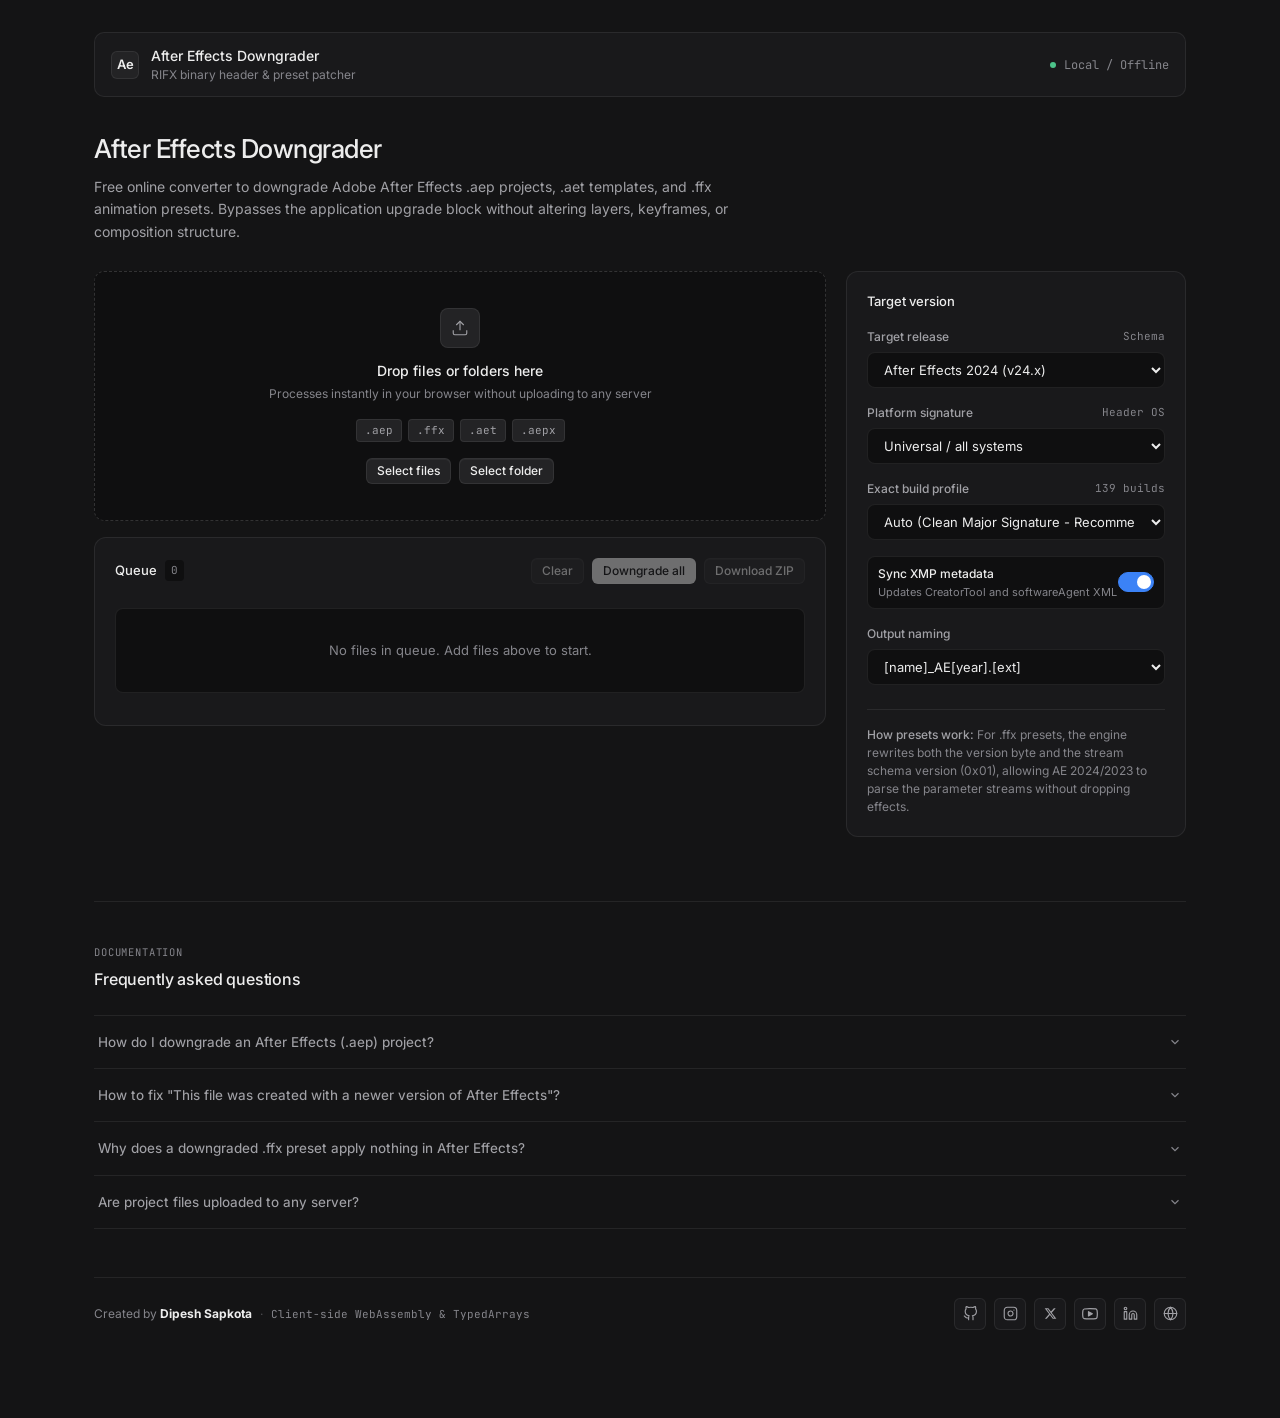
==== index.html @ f31f4818 "style(ui): redesign FAQ section with spacious borderless rows and smooth SVG chevrons" ====
<!DOCTYPE html>
<html lang="en">
<head>
  <meta charset="UTF-8">
  <meta name="viewport" content="width=device-width, initial-scale=1.0">
  
  <!-- Primary SEO Meta Tags -->
  <title>After Effects Downgrader — Convert AEP & FFX to Older Versions Online Free</title>
  <meta name="title" content="After Effects Downgrader — Convert AEP & FFX to Older Versions Online Free">
  <meta name="description" content="Free online After Effects Downgrader. Convert and downgrade .aep projects, .aet templates, and .ffx animation presets to open in older After Effects versions (2026 to 2024, 2023, 2022, CC 2018). 100% private, client-side in your browser.">
  <meta name="keywords" content="After Effects Downgrader, downgrade after effects, after effects version converter, downgrade aep, downgrade ffx, after effects backwards compatibility, this file was created with a newer version of after effects, open ae file in older version, ae project converter, ffx preset downgrader, after effects 2026 to 2024">
  <meta name="author" content="Dipesh Sapkota">
  <meta name="robots" content="index, follow, max-snippet:-1, max-image-preview:large, max-video-preview:-1">
  <link rel="canonical" href="https://dszae.github.io/After_effects_downgrade/">

  <!-- Open Graph / Facebook -->
  <meta property="og:type" content="website">
  <meta property="og:url" content="https://dszae.github.io/After_effects_downgrade/">
  <meta property="og:title" content="After Effects Downgrader — Convert AEP & FFX to Older Versions Online Free">
  <meta property="og:description" content="Free online After Effects Downgrader. Convert and downgrade .aep projects and .ffx animation presets to open in older AE versions with zero upload or server processing.">
  <meta property="og:site_name" content="After Effects Downgrader">

  <!-- Twitter -->
  <meta name="twitter:card" content="summary">
  <meta name="twitter:url" content="https://dszae.github.io/After_effects_downgrade/">
  <meta name="twitter:title" content="After Effects Downgrader — Convert AEP & FFX Online">
  <meta name="twitter:description" content="Free open-source utility to convert and downgrade Adobe After Effects .aep projects and .ffx animation presets.">
  <meta name="twitter:creator" content="@dszAe18">
  <meta name="twitter:site" content="@dszAe18">

  <!-- Structured Data: WebApplication -->
  <script type="application/ld+json">
  {
    "@context": "https://schema.org",
    "@type": "WebApplication",
    "name": "After Effects Downgrader",
    "url": "https://dszae.github.io/After_effects_downgrade/",
    "description": "Free open-source tool to convert and downgrade Adobe After Effects project files (.aep, .aet) and animation presets (.ffx) to older versions.",
    "applicationCategory": "MultimediaApplication",
    "operatingSystem": "All (Web Browser, Windows, macOS, Linux)",
    "browserRequirements": "Requires JavaScript and modern browser with TypedArray support",
    "offers": {
      "@type": "Offer",
      "price": "0",
      "priceCurrency": "USD"
    },
    "author": {
      "@type": "Person",
      "name": "Dipesh Sapkota",
      "url": "https://www.dipeshsapkota7.com.np/"
    }
  }
  </script>

  <!-- Structured Data: FAQPage -->
  <script type="application/ld+json">
  {
    "@context": "https://schema.org",
    "@type": "FAQPage",
    "mainEntity": [
      {
        "@type": "Question",
        "name": "How to fix 'This file was created with a newer version of After Effects' error?",
        "acceptedAnswer": {
          "@type": "Answer",
          "text": "Upload your .aep project file or .ffx preset to this After Effects Downgrader, select your installed target version (e.g., AE 2024 or 2023), and click Downgrade. The tool patches the binary RIFX container version byte and XMP metadata without changing composition layers or keyframes."
        }
      },
      {
        "@type": "Question",
        "name": "Can I downgrade .ffx animation presets to After Effects 2024 or older?",
        "acceptedAnswer": {
          "@type": "Answer",
          "text": "Yes. This After Effects Downgrader rewrites both the head version byte and the preset schema version (Schema 1), allowing older releases like AE 2024 and 2023 to parse effect streams without dropping parameters."
        }
      },
      {
        "@type": "Question",
        "name": "Are my After Effects files uploaded to any server?",
        "acceptedAnswer": {
          "@type": "Answer",
          "text": "No. All conversion is performed 100% locally in your web browser using JavaScript TypedArrays and Web APIs. Your project files and presets never leave your computer."
        }
      }
    ]
  }
  </script>

  <link rel="stylesheet" href="styles.css">
  <link rel="preconnect" href="https://fonts.googleapis.com">
  <link rel="preconnect" href="https://fonts.gstatic.com" crossorigin>
  <link href="https://fonts.googleapis.com/css2?family=Inter:wght@400;500;600&family=JetBrains+Mono:wght@400;500&display=swap" rel="stylesheet">
</head>
<body>

  <div class="container">
    <!-- Header -->
    <header class="site-header">
      <div class="brand">
        <div class="brand-mark">Ae</div>
        <div class="brand-text">
          <span class="brand-title">After Effects Downgrader</span>
          <span class="brand-desc">RIFX binary header & preset patcher</span>
        </div>
      </div>

      <div class="header-status">
        <span class="status-indicator"></span>
        <span>Local / Offline</span>
      </div>
    </header>

    <!-- Hero / Scope -->
    <section class="hero-section">
      <h1 class="hero-title">After Effects Downgrader</h1>
      <p class="hero-copy">
        Free online converter to downgrade Adobe After Effects .aep projects, .aet templates, and .ffx animation presets. Bypasses the application upgrade block without altering layers, keyframes, or composition structure.
      </p>
    </section>

    <!-- Main Grid -->
    <div class="dashboard-grid">
      <!-- Left Column: Dropzone and Queue -->
      <div style="display: flex; flex-direction: column; gap: 16px;">
        
        <!-- Dropzone -->
        <div class="drop-zone" id="dropZone">
          <div class="drop-icon">
            <svg width="18" height="18" viewBox="0 0 24 24" fill="none" stroke="currentColor" stroke-width="1.5"><path d="M21 15v4a2 2 0 0 1-2 2H5a2 2 0 0 1-2-2v-4"/><polyline points="17 8 12 3 7 8"/><line x1="12" y1="3" x2="12" y2="15"/></svg>
          </div>
          <div class="drop-prompt">Drop files or folders here</div>
          <div class="drop-subtext">Processes instantly in your browser without uploading to any server</div>
          
          <div class="format-tags">
            <span class="format-tag">.aep</span>
            <span class="format-tag">.ffx</span>
            <span class="format-tag">.aet</span>
            <span class="format-tag">.aepx</span>
          </div>

          <div class="drop-actions">
            <button class="btn btn-secondary btn-sm" onclick="document.getElementById('fileInput').click(); event.stopPropagation();">
              Select files
            </button>
            <button class="btn btn-secondary btn-sm" onclick="document.getElementById('folderInput').click(); event.stopPropagation();">
              Select folder
            </button>
          </div>

          <input type="file" id="fileInput" multiple accept=".aep,.ffx,.aet,.aepx" style="display: none;">
          <input type="file" id="folderInput" webkitdirectory directory multiple style="display: none;">
        </div>

        <!-- Queue Panel -->
        <div class="panel queue-panel">
          <div class="queue-bar">
            <div class="queue-title-wrap">
              <span class="panel-title">Queue</span>
              <span class="queue-badge" id="queueCount">0</span>
            </div>

            <div class="queue-btns">
              <button class="btn btn-secondary btn-sm" id="btnClearQueue" disabled>
                Clear
              </button>
              <button class="btn btn-primary btn-sm" id="btnProcessAll" disabled>
                Downgrade all
              </button>
              <button class="btn btn-secondary btn-sm" id="btnDownloadZip" disabled>
                Download ZIP
              </button>
            </div>
          </div>

          <!-- Empty State -->
          <div class="empty-state" id="emptyQueue">
            No files in queue. Add files above to start.
          </div>

          <!-- File List -->
          <div class="file-list" id="fileList"></div>
        </div>

      </div>

      <!-- Right Column: Settings & Details -->
      <div style="display: flex; flex-direction: column; gap: 16px;">
        <div class="panel settings-form">
          <div class="panel-title">Target version</div>

          <!-- Target Year -->
          <div class="control-group">
            <label class="control-label" for="targetYearSelect">
              Target release
              <span class="control-label-hint">Schema</span>
            </label>
            <select id="targetYearSelect" class="select-field">
              <option value="2025">After Effects 2025 (v25.x)</option>
              <option value="2024" selected>After Effects 2024 (v24.x)</option>
              <option value="2023">After Effects 2023 (v23.x)</option>
              <option value="2022">After Effects 2022 (v22.x)</option>
              <option value="2021">After Effects 2021 (v18.x)</option>
              <option value="2020">After Effects 2020 (v17.x)</option>
              <option value="2019">After Effects CC 2019 (v16.x)</option>
              <option value="2018">After Effects CC 2018 (v15.x)</option>
            </select>
          </div>

          <!-- Platform Profile -->
          <div class="control-group">
            <label class="control-label" for="osFilter">
              Platform signature
              <span class="control-label-hint">Header OS</span>
            </label>
            <select id="osFilter" class="select-field">
              <option value="all" selected>Universal / all systems</option>
              <option value="Win">Windows</option>
              <option value="Mac Arm 64">Apple Silicon (ARM64)</option>
              <option value="Mac">Intel Mac</option>
            </select>
          </div>

          <!-- Exact Build Signature -->
          <div class="control-group">
            <label class="control-label" for="buildSelect">
              Exact build profile
              <span class="control-label-hint">139 builds</span>
            </label>
            <select id="buildSelect" class="select-field">
              <option value="">Auto (clean major signature)</option>
            </select>
          </div>

          <!-- Deep Patching Toggle -->
          <div class="toggle-row">
            <div class="toggle-info">
              <span class="toggle-title">Sync XMP metadata</span>
              <span class="toggle-desc">Updates CreatorTool and softwareAgent XML</span>
            </div>
            <label class="switch">
              <input type="checkbox" id="deepPatchSwitch" checked>
              <span class="slider"></span>
            </label>
          </div>

          <!-- Output Naming -->
          <div class="control-group">
            <label class="control-label" for="namingSelect">Output naming</label>
            <select id="namingSelect" class="select-field">
              <option value="suffix_year" selected>[name]_AE[year].[ext]</option>
              <option value="suffix_downgraded">[name]_downgraded.[ext]</option>
              <option value="prefix">AE[year]_[name].[ext]</option>
              <option value="original">[name].[ext]</option>
            </select>
          </div>

          <div class="info-callout">
            <strong>How presets work:</strong> For .ffx presets, the engine rewrites both the version byte and the stream schema version (0x01), allowing AE 2024/2023 to parse the parameter streams without dropping effects.
          </div>
        </div>
      </div>
    </div>

    <!-- FAQ Section -->
    <section class="faq-section">
      <div class="faq-header">
        <span class="faq-label">Documentation</span>
        <h2 class="faq-title">Frequently asked questions</h2>
      </div>
      <div class="faq-list">
        <details class="faq-row">
          <summary class="faq-summary">
            <span>How do I downgrade an After Effects (.aep) project?</span>
            <svg class="faq-chevron" width="14" height="14" viewBox="0 0 24 24" fill="none" stroke="currentColor" stroke-width="2"><polyline points="6 9 12 15 18 9"/></svg>
          </summary>
          <div class="faq-content">
            <p>Drop your <code>.aep</code> or <code>.aet</code> file into the converter, choose your target release (such as After Effects 2024 or 2023), and click Downgrade. The tool rewrites the RIFX container version byte and XMP metadata so your project opens without version upgrade prompts.</p>
          </div>
        </details>
        <details class="faq-row">
          <summary class="faq-summary">
            <span>How to fix "This file was created with a newer version of After Effects"?</span>
            <svg class="faq-chevron" width="14" height="14" viewBox="0 0 24 24" fill="none" stroke="currentColor" stroke-width="2"><polyline points="6 9 12 15 18 9"/></svg>
          </summary>
          <div class="faq-content">
            <p>This dialog occurs when After Effects detects a newer major build byte in the file's binary header chunk. This utility modifies that internal signature, allowing earlier versions to parse and open the composition structure.</p>
          </div>
        </details>
        <details class="faq-row">
          <summary class="faq-summary">
            <span>Why does a downgraded .ffx preset apply nothing in After Effects?</span>
            <svg class="faq-chevron" width="14" height="14" viewBox="0 0 24 24" fill="none" stroke="currentColor" stroke-width="2"><polyline points="6 9 12 15 18 9"/></svg>
          </summary>
          <div class="faq-content">
            <p>In After Effects, animation presets require an active layer (such as an Adjustment Layer or Solid) selected in your timeline before applying. Additionally, if the preset relies on third-party plugins (like Boris FX Sapphire or Deep Glow), those plugins must be installed on your workstation.</p>
          </div>
        </details>
        <details class="faq-row">
          <summary class="faq-summary">
            <span>Are project files uploaded to any server?</span>
            <svg class="faq-chevron" width="14" height="14" viewBox="0 0 24 24" fill="none" stroke="currentColor" stroke-width="2"><polyline points="6 9 12 15 18 9"/></svg>
          </summary>
          <div class="faq-content">
            <p>No. Conversion is performed entirely within your browser using JavaScript TypedArrays and WebAssembly. Your files, composition data, and assets never leave your local machine.</p>
          </div>
        </details>
      </div>
    </section>

    <!-- Footer -->
    <footer class="site-footer">
      <div class="footer-creator">
        <span>Created by <a href="https://www.dipeshsapkota7.com.np/" target="_blank" rel="noopener noreferrer" class="creator-link"><strong>Dipesh Sapkota</strong></a></span>
        <span class="footer-dot">·</span>
        <span class="footer-note">Client-side WebAssembly & TypedArrays</span>
      </div>
      <div class="footer-socials">
        <a href="https://github.com/Dszae" target="_blank" rel="noopener noreferrer" class="social-icon-btn" title="GitHub (@Dszae)" aria-label="GitHub">
          <svg width="15" height="15" viewBox="0 0 24 24" fill="none" stroke="currentColor" stroke-width="1.8" stroke-linecap="round" stroke-linejoin="round">
            <path d="M9 19c-5 1.5-5-2.5-7-3m14 6v-3.87a3.37 3.37 0 0 0-.94-2.61c3.14-.35 6.44-1.54 6.44-7A5.44 5.44 0 0 0 20 4.77 5.07 5.07 0 0 0 19.91 1S18.73.65 16 2.48a13.38 13.38 0 0 0-7 0C6.27.65 5.09 1 5.09 1A5.07 5.07 0 0 0 5 4.77a5.44 5.44 0 0 0-1.5 3.78c0 5.42 3.3 6.61 6.44 7A3.37 3.37 0 0 0 9 18.13V22"/>
          </svg>
        </a>
        <a href="https://instagram.com/dsz.ae" target="_blank" rel="noopener noreferrer" class="social-icon-btn" title="Instagram (@dsz.ae)" aria-label="Instagram">
          <svg width="15" height="15" viewBox="0 0 24 24" fill="none" stroke="currentColor" stroke-width="1.8" stroke-linecap="round" stroke-linejoin="round">
            <rect x="2" y="2" width="20" height="20" rx="5" ry="5"/>
            <path d="M16 11.37A4 4 0 1 1 12.63 8 4 4 0 0 1 16 11.37z"/>
            <line x1="17.5" y1="6.5" x2="17.51" y2="6.5"/>
          </svg>
        </a>
        <a href="https://x.com/dszAe18" target="_blank" rel="noopener noreferrer" class="social-icon-btn" title="X / Twitter (@dszAe18)" aria-label="X">
          <svg width="13" height="13" viewBox="0 0 24 24" fill="currentColor">
            <path d="M18.244 2.25h3.308l-7.227 8.26 8.502 11.24H16.17l-5.214-6.817L4.99 21.75H1.68l7.73-8.835L1.254 2.25H8.08l4.713 6.231zm-1.161 17.52h1.833L7.084 4.126H5.117z"/>
          </svg>
        </a>
        <a href="https://youtube.com/@dsz.ae" target="_blank" rel="noopener noreferrer" class="social-icon-btn" title="YouTube (@dsz.ae)" aria-label="YouTube">
          <svg width="16" height="16" viewBox="0 0 24 24" fill="none" stroke="currentColor" stroke-width="1.8" stroke-linecap="round" stroke-linejoin="round">
            <path d="M22.54 6.42a2.78 2.78 0 0 0-1.94-2C18.88 4 12 4 12 4s-6.88 0-8.6.46a2.78 2.78 0 0 0-1.94 2A29 29 0 0 0 1 11.75a29 29 0 0 0 .46 5.33A2.78 2.78 0 0 0 3.4 19c1.72.46 8.6.46 8.6.46s6.88 0 8.6-.46a2.78 2.78 0 0 0 1.94-2 29 29 0 0 0 .46-5.25 29 29 0 0 0-.46-5.33z"/>
            <polygon points="9.75 15.02 15.5 11.75 9.75 8.48 9.75 15.02" fill="currentColor"/>
          </svg>
        </a>
        <a href="https://linkedin.com/in/dipeshsapkota7" target="_blank" rel="noopener noreferrer" class="social-icon-btn" title="LinkedIn (dipeshsapkota7)" aria-label="LinkedIn">
          <svg width="15" height="15" viewBox="0 0 24 24" fill="none" stroke="currentColor" stroke-width="1.8" stroke-linecap="round" stroke-linejoin="round">
            <path d="M16 8a6 6 0 0 1 6 6v7h-4v-7a2 2 0 0 0-2-2 2 2 0 0 0-2 2v7h-4v-7a6 6 0 0 1 6-6z"/>
            <rect x="2" y="9" width="4" height="12"/>
            <circle cx="4" cy="4" r="2"/>
          </svg>
        </a>
        <a href="https://www.dipeshsapkota7.com.np/" target="_blank" rel="noopener noreferrer" class="social-icon-btn" title="Personal Website" aria-label="Portfolio Website">
          <svg width="15" height="15" viewBox="0 0 24 24" fill="none" stroke="currentColor" stroke-width="1.8" stroke-linecap="round" stroke-linejoin="round">
            <circle cx="12" cy="12" r="10"/>
            <line x1="2" y1="12" x2="22" y2="12"/>
            <path d="M12 2a15.3 15.3 0 0 1 4 10 15.3 15.3 0 0 1-4 10 15.3 15.3 0 0 1-4-10 15.3 15.3 0 0 1 4-10z"/>
          </svg>
        </a>
      </div>
    </footer>
  </div>

  <!-- Inspector Modal -->
  <div class="modal-overlay" id="inspectorModal">
    <div class="modal-card">
      <div class="modal-header">
        <span class="modal-title" id="modalTitle">Binary inspector</span>
        <button class="btn-icon" id="modalClose">
          <svg width="14" height="14" viewBox="0 0 24 24" fill="none" stroke="currentColor" stroke-width="1.5"><line x1="18" y1="6" x2="6" y2="18"/><line x1="6" y1="6" x2="18" y2="18"/></svg>
        </button>
      </div>
      <div class="modal-content-body" id="modalBody"></div>
    </div>
  </div>

  <script src="jszip.min.js"></script>
  <script src="builds-data.js"></script>
  <script src="app.js"></script>
</body>
</html>
---- styles.css ----
/* ==========================================================================
   After Effects Project & Preset Downgrader
   Unslopped Studio Interface — Graphite Neutral Ramp
   ========================================================================== */

:root {
  /* Graphite Ramp (unslop design system) */
  --bg-deep: #0f0f10;
  --bg-page: #141415;
  --bg-card: #19191b;
  --bg-raised: #232325;
  --bg-raised-hover: #2b2b2f;
  
  --border-hairline: rgba(237, 237, 237, 0.08);
  --border-hover: rgba(237, 237, 237, 0.16);
  --border-focus: #3b82f6;
  
  --text-primary: #ededed;
  --text-secondary: #a1a1a6;
  --text-muted: #85858b;
  
  --accent: #3b82f6;
  --accent-surface: rgba(59, 130, 246, 0.1);
  --accent-border: rgba(59, 130, 246, 0.3);
  
  --color-success: #4cc38a;
  --color-success-bg: rgba(76, 195, 138, 0.08);
  --color-success-border: rgba(76, 195, 138, 0.2);
  
  --color-danger: #e5484d;
  --color-danger-bg: rgba(229, 72, 77, 0.08);
  --color-danger-border: rgba(229, 72, 77, 0.2);

  --font-sans: 'Inter', -apple-system, BlinkMacSystemFont, 'Segoe UI', Roboto, sans-serif;
  --font-mono: 'JetBrains Mono', 'Fira Code', Consolas, Monaco, monospace;
  
  --ease: cubic-bezier(0.22, 1, 0.36, 1);
}

* {
  margin: 0;
  padding: 0;
  box-sizing: border-box;
}

body {
  font-family: var(--font-sans);
  background-color: var(--bg-page);
  color: var(--text-primary);
  line-height: 1.5;
  min-height: 100vh;
  -webkit-font-smoothing: antialiased;
  -moz-osx-font-smoothing: grayscale;
}

/* Subtle, quiet scrollbar */
::-webkit-scrollbar {
  width: 6px;
  height: 6px;
}
::-webkit-scrollbar-track {
  background: var(--bg-page);
}
::-webkit-scrollbar-thumb {
  background: var(--bg-raised);
  border-radius: 3px;
}
::-webkit-scrollbar-thumb:hover {
  background: #333338;
}

.container {
  max-width: 1140px;
  margin: 0 auto;
  padding: 32px 24px 64px;
}

/* Header */
.site-header {
  display: flex;
  align-items: center;
  justify-content: space-between;
  padding: 12px 16px;
  margin-bottom: 32px;
  background: var(--bg-card);
  border: 1px solid var(--border-hairline);
  border-radius: 10px;
}

.brand {
  display: flex;
  align-items: center;
  gap: 12px;
}

.brand-mark {
  width: 28px;
  height: 28px;
  background: var(--bg-raised);
  border: 1px solid var(--border-hairline);
  border-radius: 6px;
  display: flex;
  align-items: center;
  justify-content: center;
  font-size: 13px;
  font-weight: 600;
  color: var(--text-primary);
  letter-spacing: -0.5px;
}

.brand-text {
  display: flex;
  flex-direction: column;
}

.brand-title {
  font-size: 14px;
  font-weight: 500;
  color: var(--text-primary);
  display: flex;
  align-items: center;
  gap: 8px;
}

.brand-desc {
  font-size: 12px;
  color: var(--text-muted);
}

.header-status {
  display: flex;
  align-items: center;
  gap: 8px;
  font-size: 12px;
  color: var(--text-muted);
  font-family: var(--font-mono);
}

.status-indicator {
  width: 6px;
  height: 6px;
  border-radius: 50%;
  background: var(--color-success);
}

/* Hero Section */
.hero-section {
  margin-bottom: 28px;
}

.hero-title {
  font-size: 26px;
  font-weight: 500;
  color: var(--text-primary);
  letter-spacing: -0.02em;
  margin-bottom: 8px;
}

.hero-copy {
  font-size: 14px;
  color: var(--text-secondary);
  max-width: 640px;
  line-height: 1.6;
}

/* Main Dashboard Grid */
.dashboard-grid {
  display: grid;
  grid-template-columns: 1fr 340px;
  gap: 20px;
  margin-bottom: 24px;
}

@media (max-width: 880px) {
  .dashboard-grid {
    grid-template-columns: 1fr;
  }
}

/* Cards */
.panel {
  background: var(--bg-card);
  border: 1px solid var(--border-hairline);
  border-radius: 12px;
  padding: 20px;
}

.panel-header {
  display: flex;
  align-items: center;
  justify-content: space-between;
  margin-bottom: 16px;
}

.panel-title {
  font-size: 13px;
  font-weight: 500;
  color: var(--text-primary);
  display: flex;
  align-items: center;
  gap: 8px;
}

/* Drop Zone */
.drop-zone {
  border: 1px dashed rgba(237, 237, 237, 0.16);
  border-radius: 10px;
  padding: 36px 20px;
  text-align: center;
  background: var(--bg-deep);
  cursor: pointer;
  transition: border-color 0.16s var(--ease), background-color 0.16s var(--ease);
}

.drop-zone:hover,
.drop-zone.dragover {
  border-color: var(--border-hover);
  background: #121214;
}

.drop-zone.dragover {
  border-style: solid;
  border-color: var(--accent);
}

.drop-icon {
  width: 40px;
  height: 40px;
  margin: 0 auto 12px;
  background: var(--bg-raised);
  border: 1px solid var(--border-hairline);
  border-radius: 8px;
  display: flex;
  align-items: center;
  justify-content: center;
  color: var(--text-secondary);
}

.drop-prompt {
  font-size: 14px;
  font-weight: 500;
  color: var(--text-primary);
  margin-bottom: 4px;
}

.drop-subtext {
  font-size: 12px;
  color: var(--text-muted);
  margin-bottom: 16px;
}

.format-tags {
  display: flex;
  justify-content: center;
  gap: 6px;
  margin-bottom: 16px;
}

.format-tag {
  font-family: var(--font-mono);
  font-size: 11px;
  color: var(--text-secondary);
  background: var(--bg-raised);
  padding: 2px 8px;
  border-radius: 4px;
  border: 1px solid var(--border-hairline);
}

.drop-actions {
  display: flex;
  gap: 8px;
  justify-content: center;
}

/* Buttons */
.btn {
  display: inline-flex;
  align-items: center;
  justify-content: center;
  gap: 6px;
  font-family: var(--font-sans);
  font-size: 13px;
  font-weight: 500;
  padding: 8px 14px;
  border-radius: 8px;
  cursor: pointer;
  border: 1px solid transparent;
  transition: background-color 0.14s var(--ease), border-color 0.14s var(--ease), transform 0.1s var(--ease);
  text-decoration: none;
  line-height: 1;
}

.btn:active {
  transform: scale(0.98);
}

.btn:disabled {
  opacity: 0.4;
  cursor: not-allowed;
  transform: none;
}

/* Primary Button (unslop dark: crisp light neutral on dark) */
.btn-primary {
  background: var(--text-primary);
  color: var(--bg-deep);
  border-color: rgba(255, 255, 255, 0.12);
}
.btn-primary:hover:not(:disabled) {
  background: #ffffff;
}

.btn-secondary {
  background: var(--bg-raised);
  border-color: var(--border-hairline);
  color: var(--text-primary);
  box-shadow: inset 0 1px 0 rgba(255, 255, 255, 0.04);
}
.btn-secondary:hover:not(:disabled) {
  background: var(--bg-raised-hover);
  border-color: var(--border-hover);
}

.btn-sm {
  font-size: 12px;
  padding: 6px 10px;
  border-radius: 6px;
}

.btn-icon {
  background: transparent;
  border: 1px solid transparent;
  color: var(--text-muted);
  width: 28px;
  height: 28px;
  border-radius: 6px;
  display: inline-flex;
  align-items: center;
  justify-content: center;
  cursor: pointer;
  transition: all 0.12s var(--ease);
}
.btn-icon:hover {
  background: var(--bg-raised);
  color: var(--text-primary);
  border-color: var(--border-hairline);
}

/* Queue List */
.queue-panel {
  display: flex;
  flex-direction: column;
  gap: 12px;
}

.queue-bar {
  display: flex;
  align-items: center;
  justify-content: space-between;
  margin-bottom: 12px;
}

.queue-title-wrap {
  display: flex;
  align-items: center;
  gap: 8px;
}

.queue-badge {
  font-family: var(--font-mono);
  font-size: 11px;
  color: var(--text-muted);
  background: var(--bg-deep);
  padding: 2px 6px;
  border-radius: 4px;
}

.queue-btns {
  display: flex;
  gap: 8px;
}

.empty-state {
  text-align: center;
  padding: 32px 16px;
  color: var(--text-muted);
  font-size: 13px;
  border: 1px solid var(--border-hairline);
  border-radius: 8px;
  background: var(--bg-deep);
}

.file-list {
  display: flex;
  flex-direction: column;
  gap: 6px;
  max-height: 480px;
  overflow-y: auto;
}

.file-row {
  display: grid;
  grid-template-columns: 48px 1fr auto auto;
  align-items: center;
  gap: 12px;
  padding: 10px 12px;
  background: var(--bg-deep);
  border: 1px solid var(--border-hairline);
  border-radius: 8px;
  transition: background-color 0.14s var(--ease);
}
.file-row:hover {
  background: #111113;
}

.file-ext {
  font-family: var(--font-mono);
  font-size: 11px;
  font-weight: 500;
  text-align: center;
  padding: 3px 6px;
  border-radius: 4px;
  background: var(--bg-raised);
  color: var(--text-secondary);
  border: 1px solid var(--border-hairline);
}

.file-meta-col {
  display: flex;
  flex-direction: column;
  gap: 2px;
  overflow: hidden;
}

.file-title {
  font-size: 13px;
  font-weight: 500;
  color: var(--text-primary);
  white-space: nowrap;
  overflow: hidden;
  text-overflow: ellipsis;
}

.file-submeta {
  display: flex;
  align-items: center;
  gap: 8px;
  font-size: 11px;
  color: var(--text-muted);
  font-family: var(--font-mono);
}

.tag-version {
  padding: 1px 5px;
  border-radius: 3px;
  background: var(--bg-card);
  border: 1px solid var(--border-hairline);
}
.tag-version.source { color: var(--text-secondary); }
.tag-version.target { color: var(--text-primary); font-weight: 500; }

.file-status-col {
  font-size: 12px;
}

.status-label {
  font-size: 11px;
  font-family: var(--font-mono);
  padding: 2px 6px;
  border-radius: 4px;
}
.status-label.ready { color: var(--text-muted); background: var(--bg-raised); }
.status-label.processing { color: var(--accent); background: var(--accent-surface); }
.status-label.success { color: var(--color-success); background: var(--color-success-bg); border: 1px solid var(--color-success-border); }
.status-label.error { color: var(--color-danger); background: var(--color-danger-bg); border: 1px solid var(--color-danger-border); }

.file-controls {
  display: flex;
  align-items: center;
  gap: 6px;
}

/* Settings Form */
.settings-form {
  display: flex;
  flex-direction: column;
  gap: 16px;
}

.control-group {
  display: flex;
  flex-direction: column;
  gap: 6px;
}

.control-label {
  font-size: 12px;
  font-weight: 500;
  color: var(--text-secondary);
  display: flex;
  justify-content: space-between;
  align-items: center;
}

.control-label-hint {
  font-size: 11px;
  font-weight: 400;
  color: var(--text-muted);
  font-family: var(--font-mono);
}

.select-field,
.input-field {
  background: var(--bg-deep);
  border: 1px solid var(--border-hairline);
  color: var(--text-primary);
  padding: 8px 12px;
  border-radius: 8px;
  font-size: 13px;
  font-family: inherit;
  width: 100%;
  outline: none;
  transition: border-color 0.14s var(--ease);
}

.select-field:focus,
.input-field:focus {
  border-color: var(--border-focus);
}

/* Switch / Checkbox Row */
.toggle-row {
  display: flex;
  align-items: center;
  justify-content: space-between;
  padding: 8px 10px;
  background: var(--bg-deep);
  border: 1px solid var(--border-hairline);
  border-radius: 8px;
}

.toggle-info {
  display: flex;
  flex-direction: column;
  gap: 1px;
}

.toggle-title {
  font-size: 12px;
  font-weight: 500;
  color: var(--text-primary);
}

.toggle-desc {
  font-size: 11px;
  color: var(--text-muted);
}

.switch {
  position: relative;
  display: inline-block;
  width: 36px;
  height: 20px;
  flex-shrink: 0;
}
.switch input {
  opacity: 0;
  width: 0;
  height: 0;
}
.slider {
  position: absolute;
  cursor: pointer;
  top: 0; left: 0; right: 0; bottom: 0;
  background-color: var(--bg-raised);
  border: 1px solid var(--border-hairline);
  transition: background-color 0.16s var(--ease);
  border-radius: 10px;
}
.slider:before {
  position: absolute;
  content: "";
  height: 14px;
  width: 14px;
  left: 2px;
  bottom: 2px;
  background-color: var(--text-secondary);
  transition: transform 0.16s var(--ease), background-color 0.16s var(--ease);
  border-radius: 50%;
}
input:checked + .slider {
  background-color: var(--accent);
  border-color: var(--accent);
}
input:checked + .slider:before {
  transform: translateX(16px);
  background-color: #ffffff;
}

/* Info Callout */
.info-callout {
  font-size: 12px;
  color: var(--text-muted);
  line-height: 1.5;
  border-top: 1px solid var(--border-hairline);
  padding-top: 16px;
  margin-top: 8px;
}
.info-callout strong {
  color: var(--text-secondary);
  font-weight: 500;
}

/* Inspector Modal */
.modal-overlay {
  position: fixed;
  top: 0; left: 0; right: 0; bottom: 0;
  background: rgba(0, 0, 0, 0.7);
  backdrop-filter: blur(4px);
  display: flex;
  align-items: center;
  justify-content: center;
  z-index: 1000;
  opacity: 0;
  pointer-events: none;
  transition: opacity 0.16s var(--ease);
  padding: 16px;
}

.modal-overlay.open {
  opacity: 1;
  pointer-events: auto;
}

.modal-card {
  background: var(--bg-card);
  border: 1px solid var(--border-hairline);
  border-radius: 12px;
  width: 100%;
  max-width: 800px;
  max-height: 85vh;
  display: flex;
  flex-direction: column;
  overflow: hidden;
  box-shadow: 0 16px 36px rgba(0, 0, 0, 0.5);
}

.modal-header {
  padding: 14px 18px;
  border-bottom: 1px solid var(--border-hairline);
  display: flex;
  align-items: center;
  justify-content: space-between;
}

.modal-title {
  font-size: 13px;
  font-weight: 500;
  color: var(--text-primary);
  font-family: var(--font-mono);
}

.modal-content-body {
  padding: 16px 18px;
  overflow-y: auto;
  display: flex;
  flex-direction: column;
  gap: 16px;
}

.hex-table {
  width: 100%;
  border-collapse: collapse;
  font-family: var(--font-mono);
  font-size: 11px;
}
.hex-table th {
  text-align: left;
  padding: 6px 8px;
  border-bottom: 1px solid var(--border-hairline);
  color: var(--text-muted);
  font-weight: 500;
}
.hex-table td {
  padding: 6px 8px;
  border-bottom: 1px solid rgba(255, 255, 255, 0.03);
  color: var(--text-secondary);
}

.diff-old {
  color: var(--color-danger);
  background: var(--color-danger-bg);
  padding: 1px 4px;
  border-radius: 3px;
}
.diff-new {
  color: var(--color-success);
  background: var(--color-success-bg);
  padding: 1px 4px;
  border-radius: 3px;
}

.hex-dump-box {
  background: var(--bg-deep);
  border: 1px solid var(--border-hairline);
  border-radius: 6px;
  padding: 10px 12px;
  font-family: var(--font-mono);
  font-size: 11px;
  color: var(--text-muted);
  overflow-x: auto;
  line-height: 1.7;
}

/* FAQ Section - Clean Linear/Vercel Studio Aesthetic */
.faq-section {
  margin-top: 64px;
  padding-top: 36px;
  border-top: 1px solid var(--border-hairline);
}
.faq-header {
  margin-bottom: 24px;
}
.faq-label {
  display: inline-block;
  font-family: var(--font-mono);
  font-size: 10.5px;
  text-transform: uppercase;
  letter-spacing: 0.08em;
  color: var(--text-muted);
  margin-bottom: 6px;
}
.faq-title {
  font-size: 16px;
  font-weight: 500;
  letter-spacing: -0.01em;
  color: var(--text-primary);
}
.faq-list {
  display: flex;
  flex-direction: column;
}
.faq-row {
  border-bottom: 1px solid var(--border-hairline);
  padding: 0;
  background: transparent;
  transition: all 0.16s var(--ease);
}
.faq-row:first-child {
  border-top: 1px solid var(--border-hairline);
}
.faq-summary {
  display: flex;
  justify-content: space-between;
  align-items: center;
  padding: 16px 4px;
  cursor: pointer;
  outline: none;
  list-style: none;
  font-size: 13.5px;
  font-weight: 450;
  color: var(--text-secondary);
  user-select: none;
  transition: color 0.15s ease;
}
.faq-summary::-webkit-details-marker {
  display: none;
}
.faq-summary:hover {
  color: var(--text-primary);
}
.faq-row[open] .faq-summary {
  color: var(--text-primary);
}
.faq-chevron {
  color: var(--text-muted);
  transition: transform 0.2s cubic-bezier(0.16, 1, 0.3, 1), color 0.15s ease;
  flex-shrink: 0;
  margin-left: 16px;
}
.faq-summary:hover .faq-chevron {
  color: var(--text-primary);
}
.faq-row[open] .faq-chevron {
  transform: rotate(180deg);
  color: var(--text-primary);
}
.faq-content {
  padding: 0 4px 18px 4px;
}
.faq-content p {
  font-size: 12.5px;
  line-height: 1.65;
  color: var(--text-muted);
  max-width: 640px;
  margin: 0;
}
.faq-content code {
  font-family: var(--font-mono);
  font-size: 11px;
  background: var(--bg-card);
  border: 1px solid var(--border-hairline);
  padding: 1px 5px;
  border-radius: 4px;
  color: var(--text-primary);
}

/* Footer */
.site-footer {
  margin-top: 48px;
  padding-top: 20px;
  padding-bottom: 24px;
  border-top: 1px solid var(--border-hairline);
  display: flex;
  justify-content: space-between;
  align-items: center;
  font-size: 12px;
  color: var(--text-muted);
  gap: 16px;
  flex-wrap: wrap;
}
.footer-creator {
  display: flex;
  align-items: center;
  gap: 8px;
}
.creator-link {
  color: var(--text-primary);
  font-weight: 500;
  text-decoration: none;
  border-bottom: 1px dotted var(--border-subtle);
  transition: all 0.15s ease;
}
.creator-link:hover {
  color: #fff;
  border-bottom-color: var(--text-primary);
}
.footer-dot {
  color: var(--text-muted);
  opacity: 0.5;
}
.footer-note {
  font-family: var(--font-mono);
  font-size: 11px;
}
.footer-socials {
  display: flex;
  align-items: center;
  gap: 8px;
  flex-wrap: wrap;
}
.social-icon-btn {
  display: inline-flex;
  align-items: center;
  justify-content: center;
  width: 32px;
  height: 32px;
  border-radius: 6px;
  background: var(--bg-card);
  border: 1px solid var(--border-hairline);
  color: var(--text-secondary);
  transition: all 0.16s var(--ease);
  text-decoration: none;
}
.social-icon-btn:hover {
  background: var(--bg-raised);
  border-color: var(--border-subtle);
  color: var(--text-primary);
  transform: translateY(-1px);
}
.social-icon-btn svg {
  display: block;
}
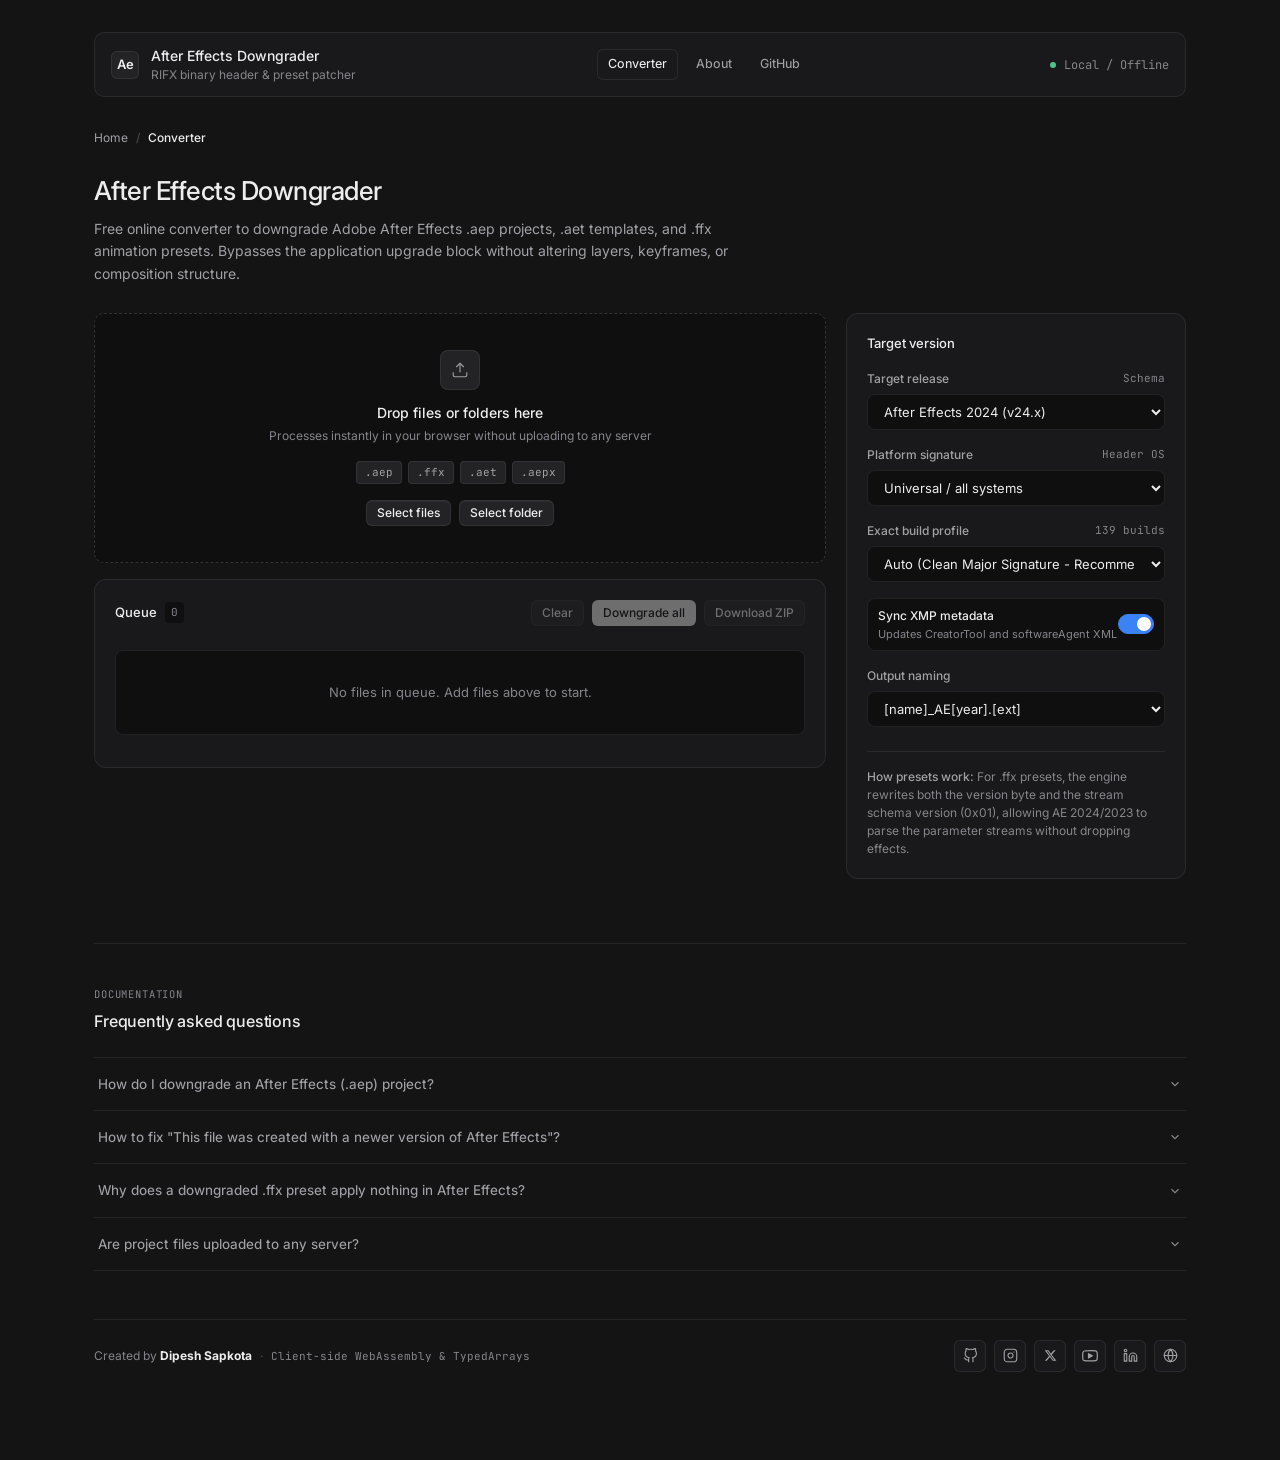
==== commit 1abdd111: "feat(seo): add author profile page, 1200x630 OG image banner, breadcrumbs, and reciprocal portfolio " ====
--- a/index.html
+++ b/index.html
@@ -3,6 +3,7 @@
 <head>
   <meta charset="UTF-8">
   <meta name="viewport" content="width=device-width, initial-scale=1.0">
+  <meta name="google-site-verification" content="qpjeDFTM0J0MTfPl4kv9-hMPLfjeNFKUhhZYTMNQaiA" />
   
   <!-- Primary SEO Meta Tags -->
   <title>After Effects Downgrader — Convert AEP & FFX to Older Versions Online Free</title>
@@ -19,12 +20,17 @@
   <meta property="og:title" content="After Effects Downgrader — Convert AEP & FFX to Older Versions Online Free">
   <meta property="og:description" content="Free online After Effects Downgrader. Convert and downgrade .aep projects and .ffx animation presets to open in older AE versions with zero upload or server processing.">
   <meta property="og:site_name" content="After Effects Downgrader">
+  <meta property="og:image" content="https://dszae.github.io/After_effects_downgrade/og-image.png">
+  <meta property="og:image:width" content="1200">
+  <meta property="og:image:height" content="630">
+  <meta property="og:image:alt" content="After Effects Downgrader — Online AEP & FFX Version Converter">
 
   <!-- Twitter -->
-  <meta name="twitter:card" content="summary">
+  <meta name="twitter:card" content="summary_large_image">
   <meta name="twitter:url" content="https://dszae.github.io/After_effects_downgrade/">
   <meta name="twitter:title" content="After Effects Downgrader — Convert AEP & FFX Online">
   <meta name="twitter:description" content="Free open-source utility to convert and downgrade Adobe After Effects .aep projects and .ffx animation presets.">
+  <meta name="twitter:image" content="https://dszae.github.io/After_effects_downgrade/og-image.png">
   <meta name="twitter:creator" content="@dszAe18">
   <meta name="twitter:site" content="@dszAe18">
 
@@ -86,6 +92,61 @@
   }
   </script>
 
+  <!-- Structured Data: HowTo (AEO Rich Snippet) -->
+  <script type="application/ld+json">
+  {
+    "@context": "https://schema.org",
+    "@type": "HowTo",
+    "name": "How to Downgrade an After Effects Project (.aep) or Preset (.ffx)",
+    "description": "Step-by-step instructions to convert newer After Effects files to open in older versions using After Effects Downgrader.",
+    "step": [
+      {
+        "@type": "HowToStep",
+        "name": "Select Your File",
+        "text": "Drop your .aep project file, .aet template, or .ffx animation preset into the After Effects Downgrader dropzone."
+      },
+      {
+        "@type": "HowToStep",
+        "name": "Choose Target After Effects Version",
+        "text": "Select your installed target version of After Effects (such as 2024, 2023, 2022, or CC 2018) from the dropdown."
+      },
+      {
+        "@type": "HowToStep",
+        "name": "Download and Open",
+        "text": "Click Downgrade to immediately rewrite the RIFX container version byte and XMP metadata, then download and open the project directly in your installed After Effects release."
+      }
+    ]
+  }
+  </script>
+
+  <!-- Structured Data: BreadcrumbList -->
+  <script type="application/ld+json">
+  {
+    "@context": "https://schema.org",
+    "@type": "BreadcrumbList",
+    "itemListElement": [
+      {
+        "@type": "ListItem",
+        "position": 1,
+        "name": "Home",
+        "item": "https://dszae.github.io/After_effects_downgrade/"
+      },
+      {
+        "@type": "ListItem",
+        "position": 2,
+        "name": "Converter Tool",
+        "item": "https://dszae.github.io/After_effects_downgrade/"
+      }
+    ]
+  }
+  </script>
+
+  <!-- Favicons & App Icons -->
+  <link rel="icon" type="image/svg+xml" href="favicon.svg">
+  <link rel="icon" type="image/x-icon" href="favicon.ico">
+  <link rel="apple-touch-icon" sizes="180x180" href="apple-touch-icon.png">
+  <meta name="theme-color" content="#130724">
+
   <link rel="stylesheet" href="styles.css">
   <link rel="preconnect" href="https://fonts.googleapis.com">
   <link rel="preconnect" href="https://fonts.gstatic.com" crossorigin>
@@ -97,18 +158,35 @@
     <!-- Header -->
     <header class="site-header">
       <div class="brand">
-        <div class="brand-mark">Ae</div>
-        <div class="brand-text">
-          <span class="brand-title">After Effects Downgrader</span>
-          <span class="brand-desc">RIFX binary header & preset patcher</span>
-        </div>
-      </div>
+        <a href="./" style="display: flex; align-items: center; gap: 12px; text-decoration: none; color: inherit;">
+          <div class="brand-mark">Ae</div>
+          <div class="brand-text">
+            <span class="brand-title">After Effects Downgrader</span>
+            <span class="brand-desc">RIFX binary header & preset patcher</span>
+          </div>
+        </a>
+      </div>
+
+      <nav class="nav-links">
+        <a href="./" class="nav-item active">Converter</a>
+        <a href="about.html" class="nav-item">About</a>
+        <a href="https://github.com/Dszae/After_effects_downgrade" target="_blank" rel="noopener noreferrer" class="nav-item">GitHub</a>
+      </nav>
 
       <div class="header-status">
         <span class="status-indicator"></span>
         <span>Local / Offline</span>
       </div>
     </header>
+
+    <!-- Breadcrumb Navigation -->
+    <nav class="breadcrumbs-bar" aria-label="Breadcrumb">
+      <ol class="breadcrumbs-list">
+        <li><a href="./">Home</a></li>
+        <li class="bc-sep">/</li>
+        <li aria-current="page" class="bc-current">Converter</li>
+      </ol>
+    </nav>
 
     <!-- Hero / Scope -->
     <section class="hero-section">
--- a/styles.css
+++ b/styles.css
@@ -871,3 +871,210 @@
 .social-icon-btn svg {
   display: block;
 }
+
+/* Navigation Links in Header */
+.nav-links {
+  display: flex;
+  align-items: center;
+  gap: 8px;
+}
+.nav-item {
+  font-size: 12.5px;
+  color: var(--text-secondary);
+  text-decoration: none;
+  font-weight: 450;
+  transition: all 0.15s ease;
+  padding: 5px 10px;
+  border-radius: 6px;
+}
+.nav-item:hover {
+  color: var(--text-primary);
+  background: var(--bg-card);
+}
+.nav-item.active {
+  color: var(--text-primary);
+  background: var(--bg-card);
+  border: 1px solid var(--border-hairline);
+}
+
+/* Breadcrumbs */
+.breadcrumbs-bar {
+  margin-top: 14px;
+  margin-bottom: 24px;
+}
+.breadcrumbs-list {
+  display: flex;
+  align-items: center;
+  gap: 8px;
+  list-style: none;
+  padding: 0;
+  margin: 0;
+  font-size: 12px;
+  color: var(--text-muted);
+}
+.breadcrumbs-list a {
+  color: var(--text-secondary);
+  text-decoration: none;
+  transition: color 0.15s ease;
+}
+.breadcrumbs-list a:hover {
+  color: var(--text-primary);
+}
+.bc-sep {
+  color: var(--text-muted);
+  opacity: 0.5;
+}
+.bc-current {
+  color: var(--text-primary);
+  font-weight: 500;
+}
+
+/* Profile Hero & Story */
+.profile-hero {
+  margin-bottom: 24px;
+}
+.profile-card {
+  background: var(--bg-card);
+  border: 1px solid var(--border-hairline);
+  border-radius: 14px;
+  padding: 32px 28px;
+  display: flex;
+  gap: 28px;
+  align-items: flex-start;
+}
+@media (max-width: 680px) {
+  .profile-card {
+    flex-direction: column;
+    padding: 24px 20px;
+  }
+}
+.profile-avatar {
+  width: 72px;
+  height: 72px;
+  border-radius: 50%;
+  background: var(--bg-raised);
+  border: 1px solid var(--border-subtle);
+  display: flex;
+  align-items: center;
+  justify-content: center;
+  color: #c084fc;
+  flex-shrink: 0;
+}
+.profile-details {
+  display: flex;
+  flex-direction: column;
+  gap: 6px;
+}
+.profile-tag {
+  font-family: var(--font-mono);
+  font-size: 10.5px;
+  letter-spacing: 0.08em;
+  color: #c084fc;
+  font-weight: 500;
+}
+.profile-name {
+  font-size: 24px;
+  font-weight: 600;
+  letter-spacing: -0.02em;
+  color: var(--text-primary);
+  margin: 0;
+}
+.profile-subtitle {
+  font-size: 13.5px;
+  line-height: 1.6;
+  color: var(--text-secondary);
+  margin: 4px 0 16px 0;
+  max-width: 620px;
+}
+.profile-links {
+  display: flex;
+  flex-wrap: wrap;
+  gap: 10px;
+}
+.profile-btn {
+  display: inline-flex;
+  align-items: center;
+  gap: 8px;
+  padding: 8px 14px;
+  border-radius: 6px;
+  font-size: 12.5px;
+  font-weight: 450;
+  background: var(--bg-raised);
+  border: 1px solid var(--border-hairline);
+  color: var(--text-secondary);
+  text-decoration: none;
+  transition: all 0.16s var(--ease);
+}
+.profile-btn:hover {
+  background: var(--bg-hover);
+  border-color: var(--border-subtle);
+  color: var(--text-primary);
+  transform: translateY(-1px);
+}
+.profile-btn.primary-btn {
+  background: #2e1065;
+  border-color: #7e22ce;
+  color: #f3e8ff;
+  font-weight: 500;
+}
+.profile-btn.primary-btn:hover {
+  background: #3b0764;
+  border-color: #a855f7;
+  color: #fff;
+}
+
+/* Story Section */
+.story-section {
+  margin-bottom: 40px;
+}
+.story-card {
+  background: var(--bg-card);
+  border: 1px solid var(--border-hairline);
+  border-radius: 14px;
+  padding: 32px 28px;
+}
+.story-title {
+  font-size: 16px;
+  font-weight: 550;
+  color: var(--text-primary);
+  margin: 0 0 16px 0;
+}
+.story-text {
+  font-size: 13px;
+  line-height: 1.7;
+  color: var(--text-secondary);
+  margin: 0 0 14px 0;
+  max-width: 740px;
+}
+.story-text code {
+  font-family: var(--font-mono);
+  font-size: 11.5px;
+  background: var(--bg-raised);
+  border: 1px solid var(--border-hairline);
+  padding: 1px 5px;
+  border-radius: 4px;
+  color: var(--text-primary);
+}
+.story-grid {
+  display: grid;
+  grid-template-columns: repeat(auto-fit, minmax(180px, 1fr));
+  gap: 16px;
+  margin-top: 24px;
+  padding-top: 20px;
+  border-top: 1px solid var(--border-hairline);
+}
+.story-stat {
+  display: flex;
+  flex-direction: column;
+  gap: 4px;
+}
+.stat-number {
+  font-family: var(--font-mono);
+  font-size: 20px;
+  font-weight: 600;
+  color: var(--text-primary);
+}
+.stat-desc {
+  font-size: 11.5px;
+  color: var(--text-muted);
+}
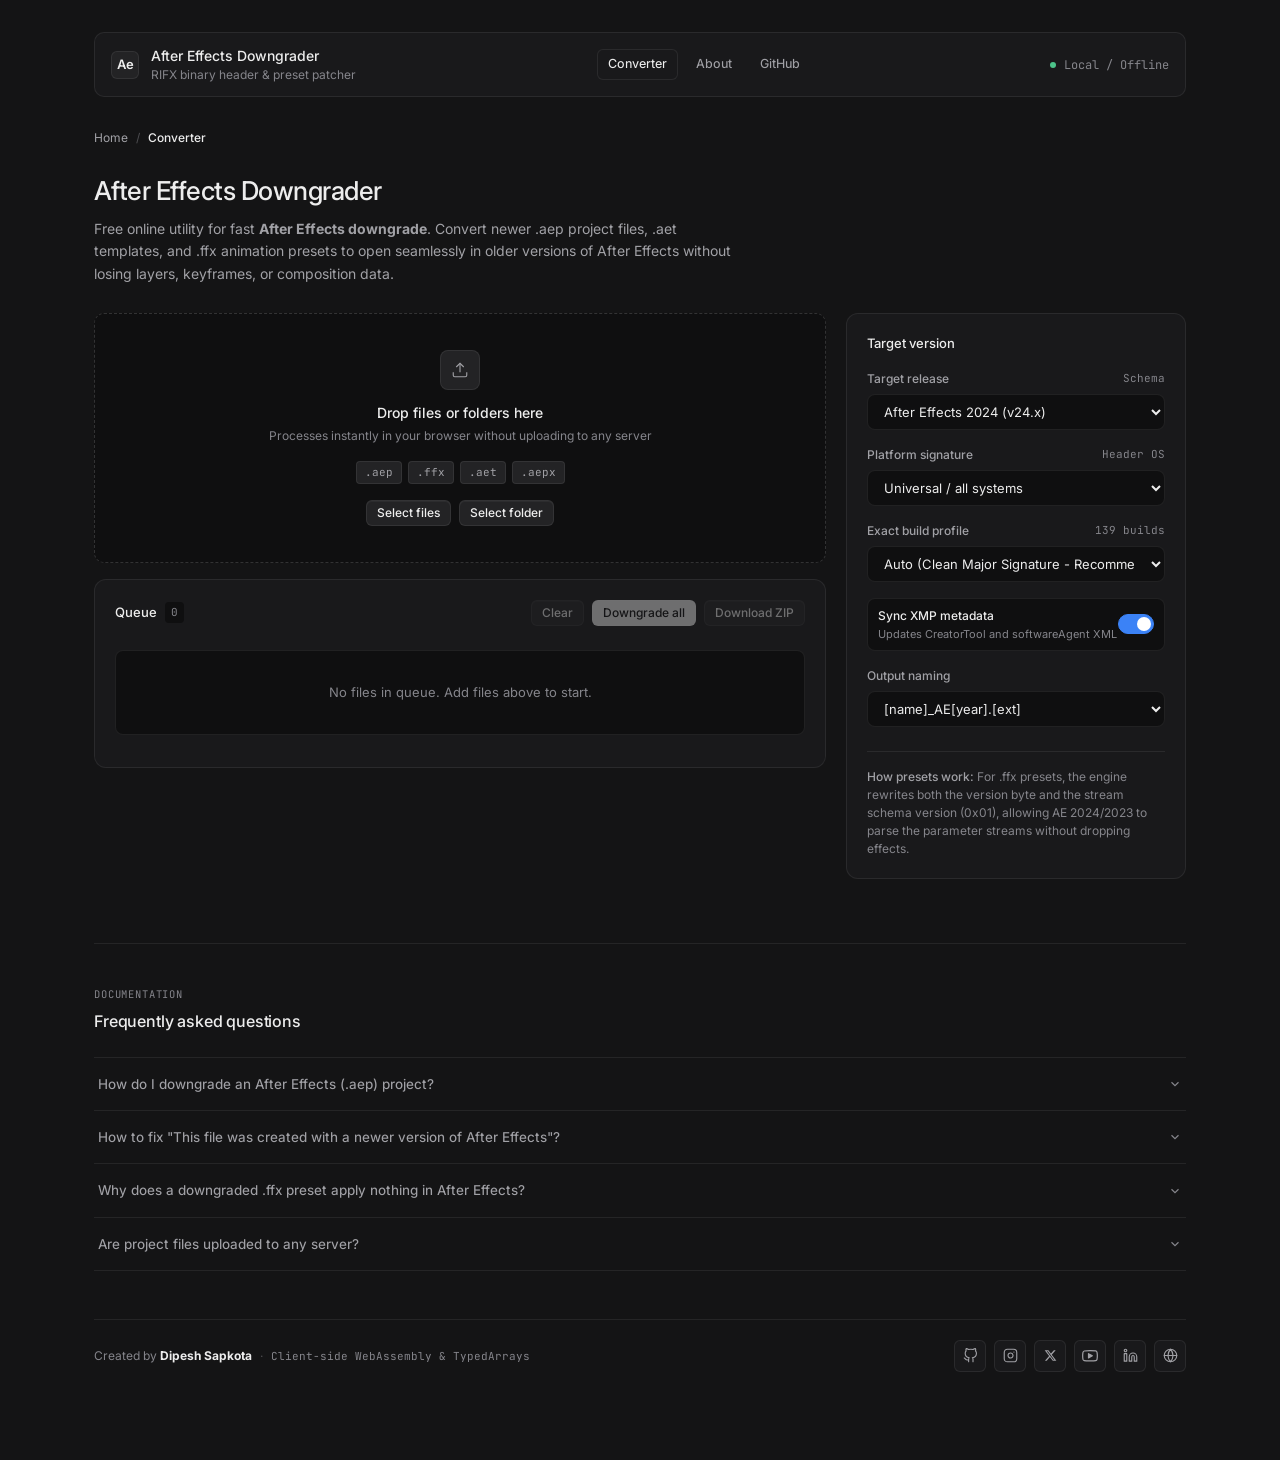
==== commit 3b5a73c4: "seo: refine title, meta description, and hero copy for exact 'after effects downgrade' match" ====
--- a/index.html
+++ b/index.html
@@ -6,10 +6,10 @@
   <meta name="google-site-verification" content="qpjeDFTM0J0MTfPl4kv9-hMPLfjeNFKUhhZYTMNQaiA" />
   
   <!-- Primary SEO Meta Tags -->
-  <title>After Effects Downgrader — Convert AEP & FFX to Older Versions Online Free</title>
-  <meta name="title" content="After Effects Downgrader — Convert AEP & FFX to Older Versions Online Free">
-  <meta name="description" content="Free online After Effects Downgrader. Convert and downgrade .aep projects, .aet templates, and .ffx animation presets to open in older After Effects versions (2026 to 2024, 2023, 2022, CC 2018). 100% private, client-side in your browser.">
-  <meta name="keywords" content="After Effects Downgrader, downgrade after effects, after effects version converter, downgrade aep, downgrade ffx, after effects backwards compatibility, this file was created with a newer version of after effects, open ae file in older version, ae project converter, ffx preset downgrader, after effects 2026 to 2024">
+  <title>After Effects Downgrader — Downgrade AEP & FFX Online Free</title>
+  <meta name="title" content="After Effects Downgrader — Downgrade AEP & FFX Online Free">
+  <meta name="description" content="The free online After Effects Downgrader. Easily downgrade After Effects project (.aep, .aet) and preset (.ffx) files from AE 2026/2025 to 2024, 2023, 2022, and CC 2018. 100% private, client-side in your browser.">
+  <meta name="keywords" content="after effects downgrade, after effects downgrader, downgrade after effects, downgrade aep, downgrade ffx, convert aep to older version, after effects version converter, open ae file in older version, ae project converter, ffx preset downgrader, this file was created with a newer version of after effects">
   <meta name="author" content="Dipesh Sapkota">
   <meta name="robots" content="index, follow, max-snippet:-1, max-image-preview:large, max-video-preview:-1">
   <link rel="canonical" href="https://dszae.github.io/After_effects_downgrade/">
@@ -17,8 +17,8 @@
   <!-- Open Graph / Facebook -->
   <meta property="og:type" content="website">
   <meta property="og:url" content="https://dszae.github.io/After_effects_downgrade/">
-  <meta property="og:title" content="After Effects Downgrader — Convert AEP & FFX to Older Versions Online Free">
-  <meta property="og:description" content="Free online After Effects Downgrader. Convert and downgrade .aep projects and .ffx animation presets to open in older AE versions with zero upload or server processing.">
+  <meta property="og:title" content="After Effects Downgrader — Downgrade AEP & FFX Online Free">
+  <meta property="og:description" content="Free online After Effects Downgrader. Easily downgrade .aep projects and .ffx animation presets to open in older AE versions with zero upload or server processing.">
   <meta property="og:site_name" content="After Effects Downgrader">
   <meta property="og:image" content="https://dszae.github.io/After_effects_downgrade/og-image.png">
   <meta property="og:image:width" content="1200">
@@ -28,8 +28,8 @@
   <!-- Twitter -->
   <meta name="twitter:card" content="summary_large_image">
   <meta name="twitter:url" content="https://dszae.github.io/After_effects_downgrade/">
-  <meta name="twitter:title" content="After Effects Downgrader — Convert AEP & FFX Online">
-  <meta name="twitter:description" content="Free open-source utility to convert and downgrade Adobe After Effects .aep projects and .ffx animation presets.">
+  <meta name="twitter:title" content="After Effects Downgrader — Downgrade AEP & FFX Online Free">
+  <meta name="twitter:description" content="Free open-source utility to downgrade Adobe After Effects .aep projects and .ffx animation presets to older versions.">
   <meta name="twitter:image" content="https://dszae.github.io/After_effects_downgrade/og-image.png">
   <meta name="twitter:creator" content="@dszAe18">
   <meta name="twitter:site" content="@dszAe18">
@@ -192,7 +192,7 @@
     <section class="hero-section">
       <h1 class="hero-title">After Effects Downgrader</h1>
       <p class="hero-copy">
-        Free online converter to downgrade Adobe After Effects .aep projects, .aet templates, and .ffx animation presets. Bypasses the application upgrade block without altering layers, keyframes, or composition structure.
+        Free online utility for fast <strong>After Effects downgrade</strong>. Convert newer .aep project files, .aet templates, and .ffx animation presets to open seamlessly in older versions of After Effects without losing layers, keyframes, or composition data.
       </p>
     </section>
 
